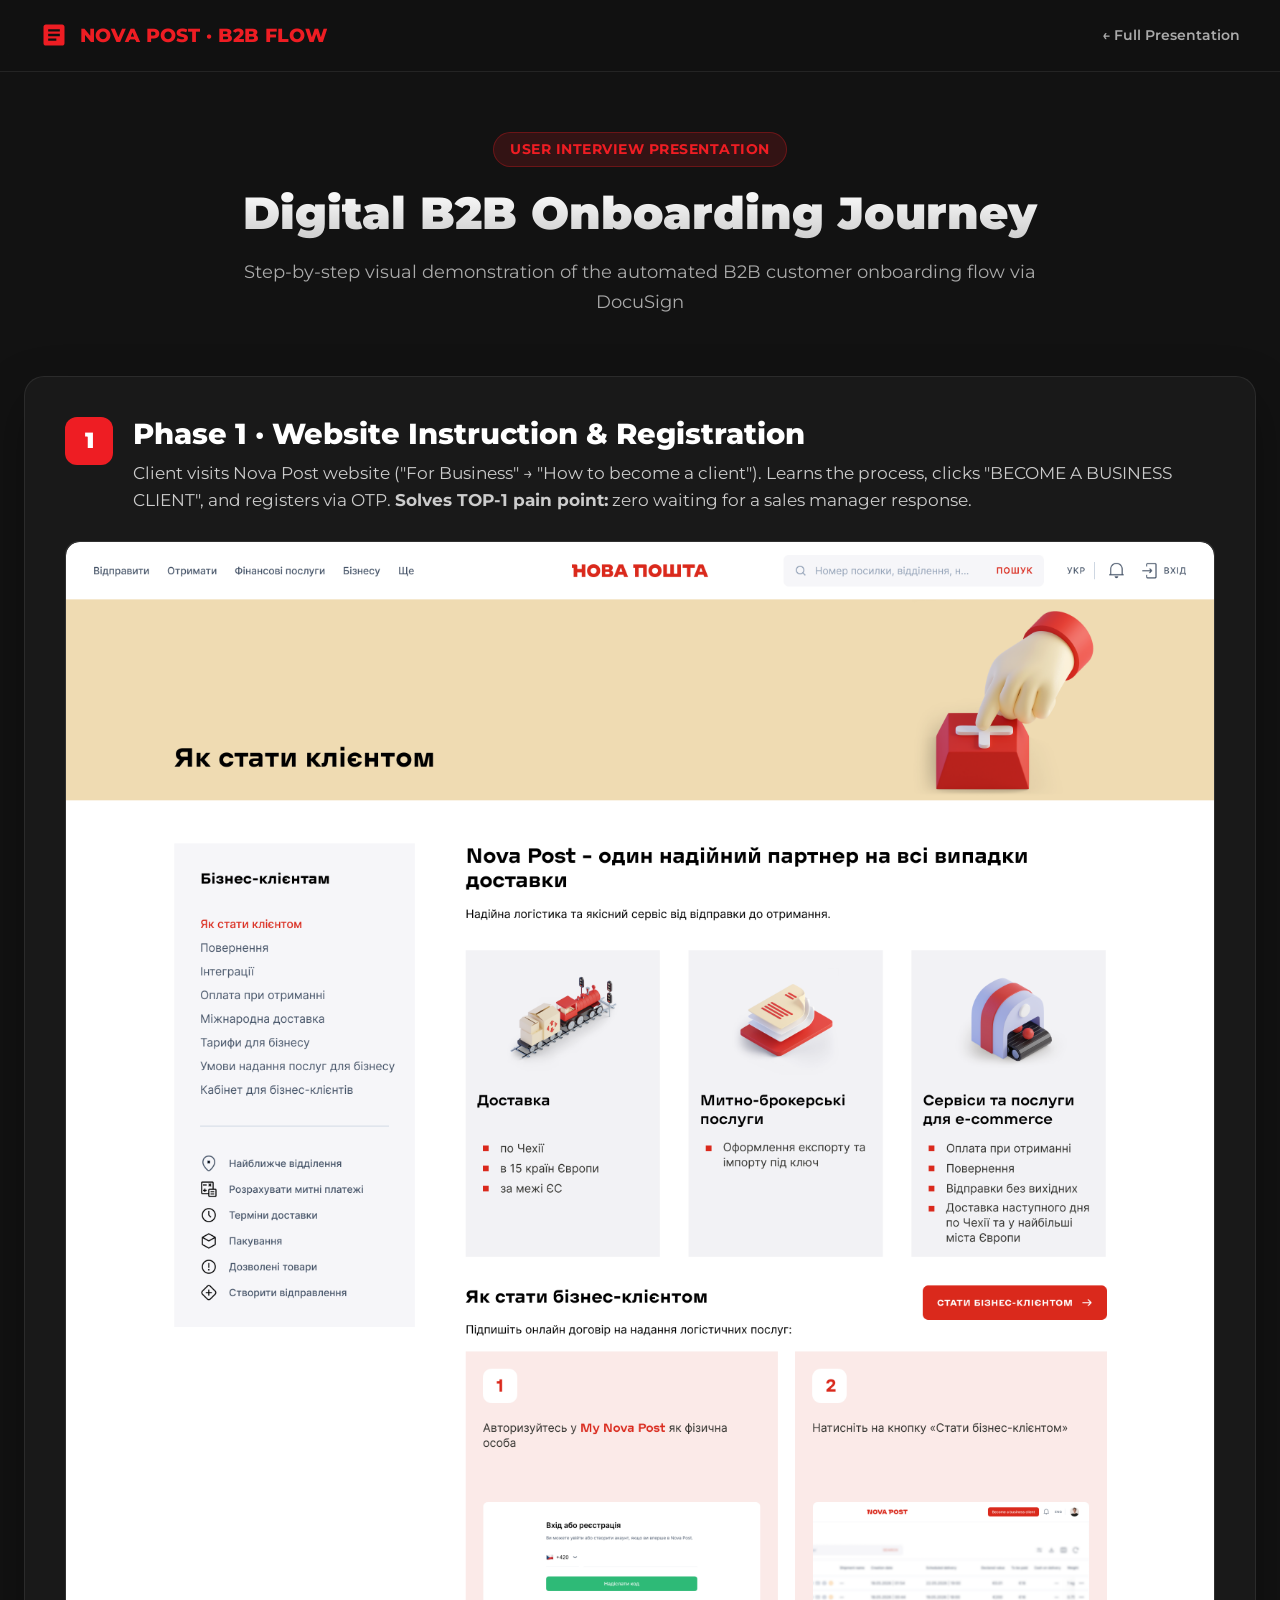
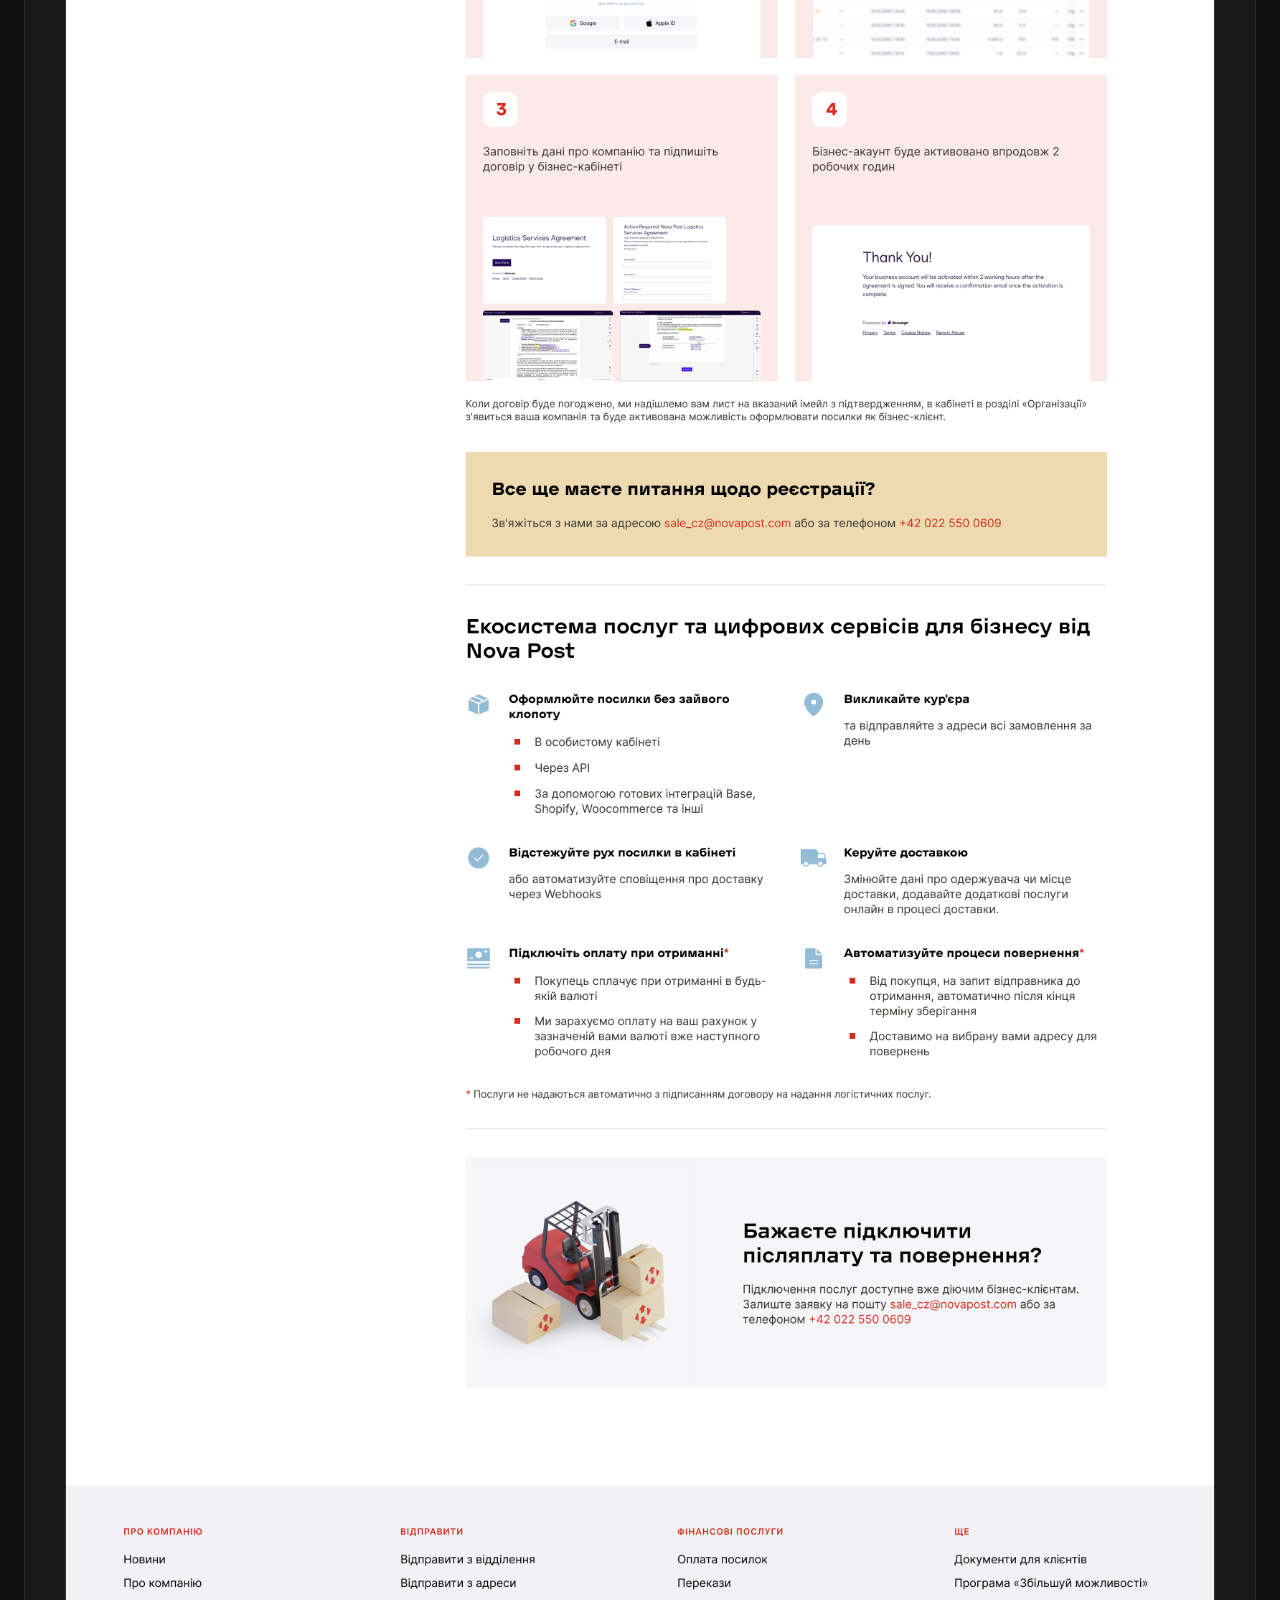
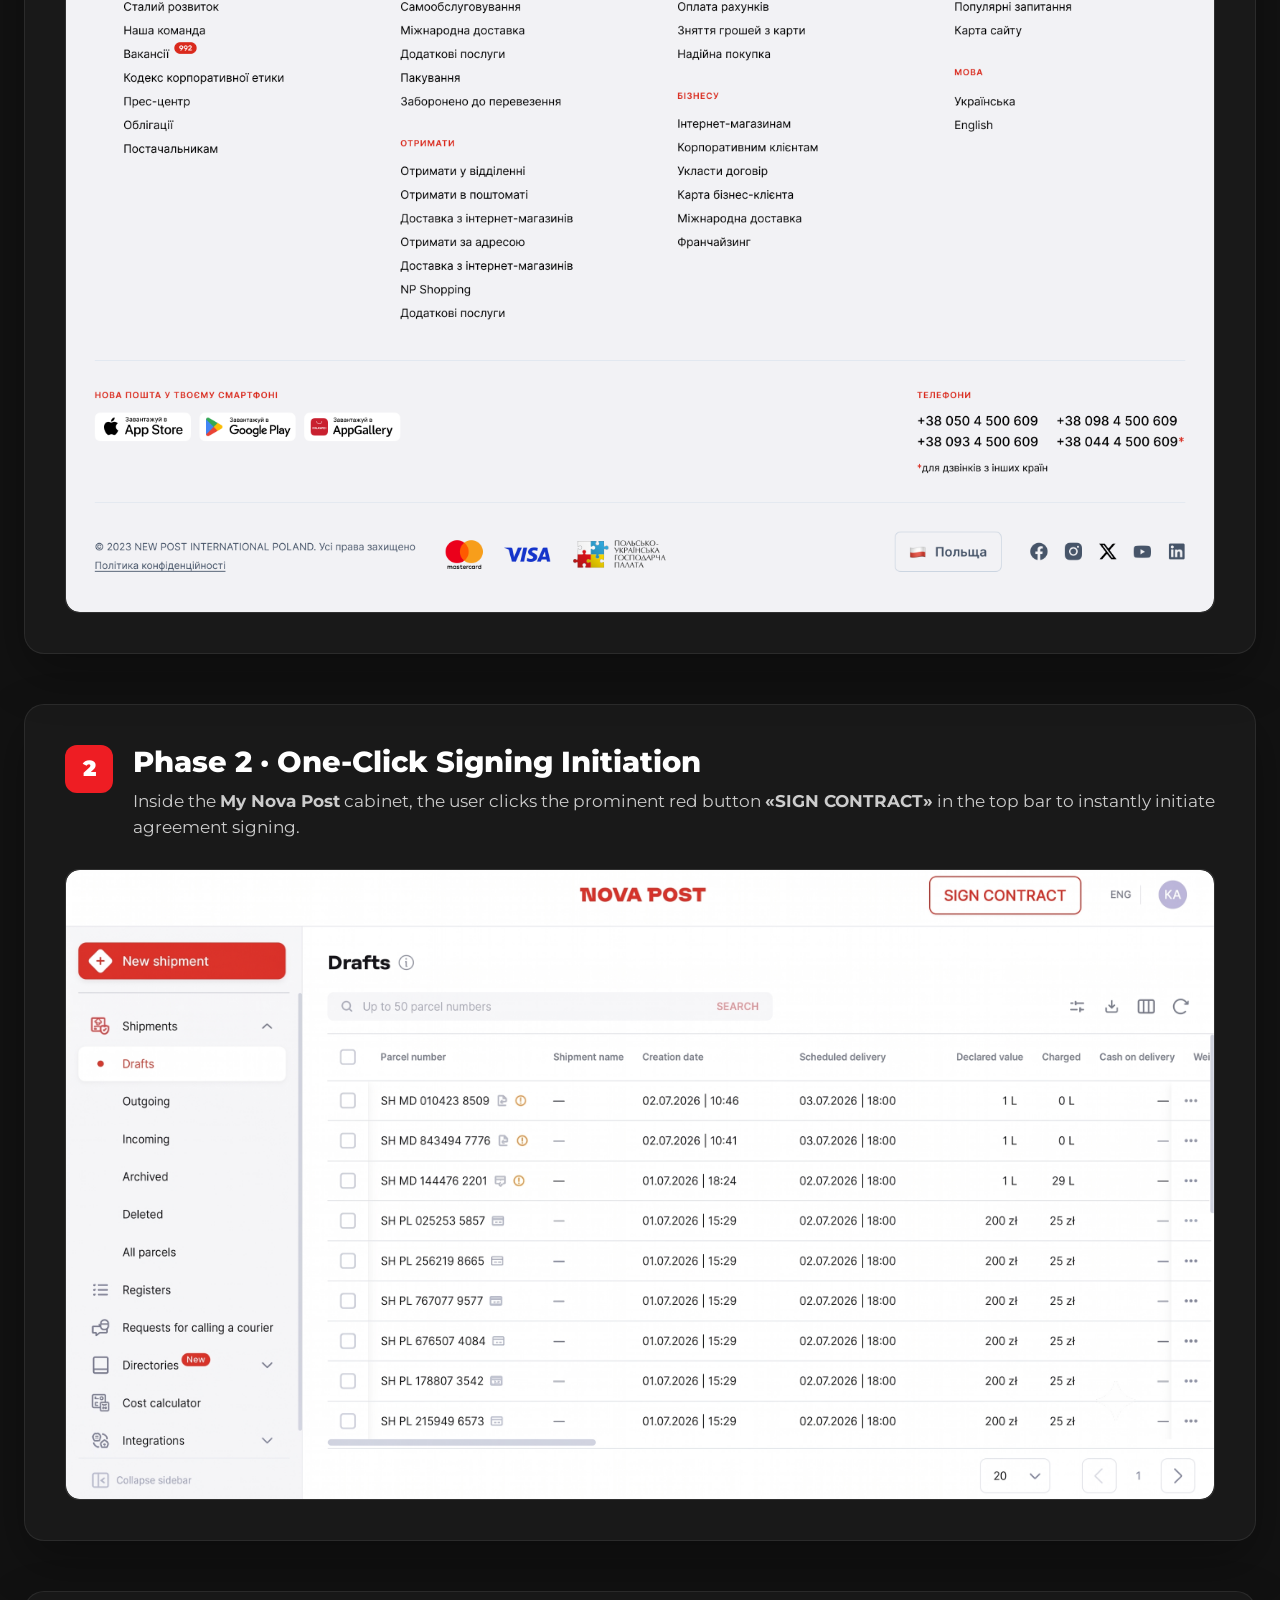
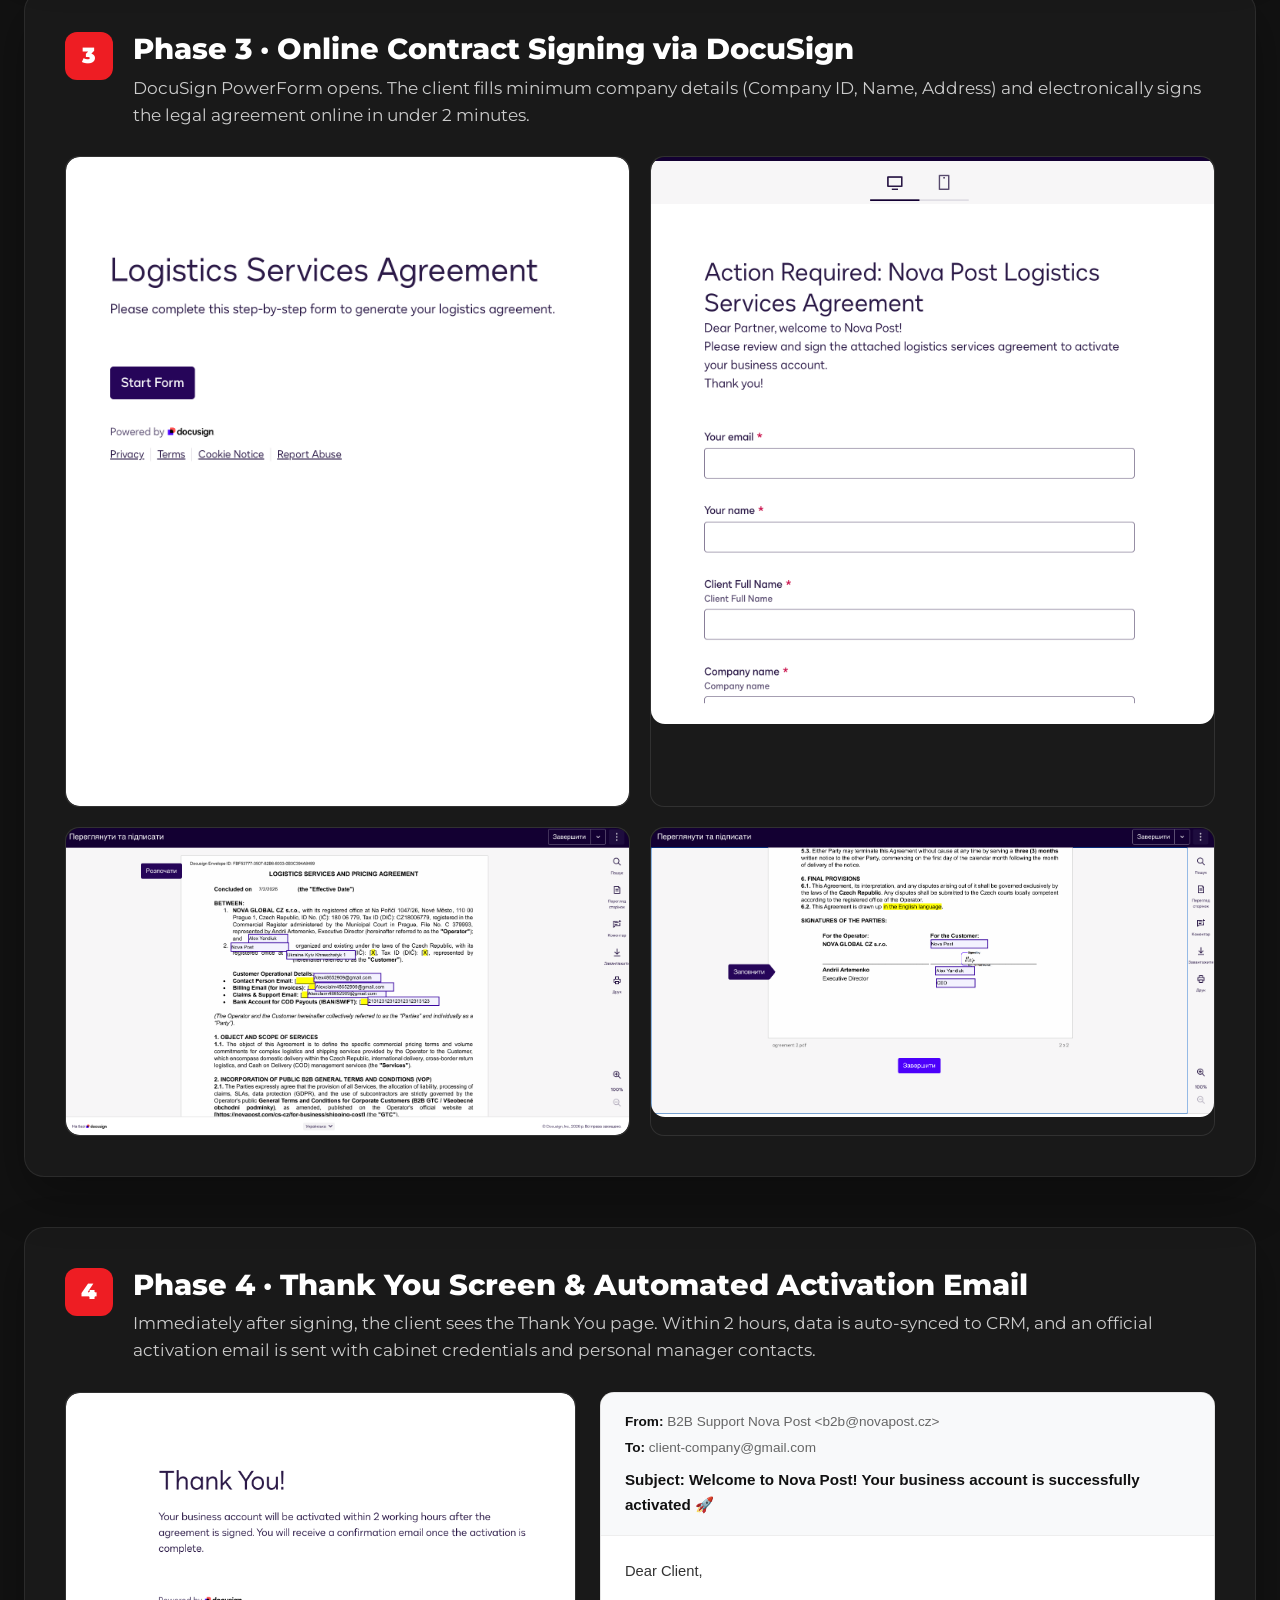
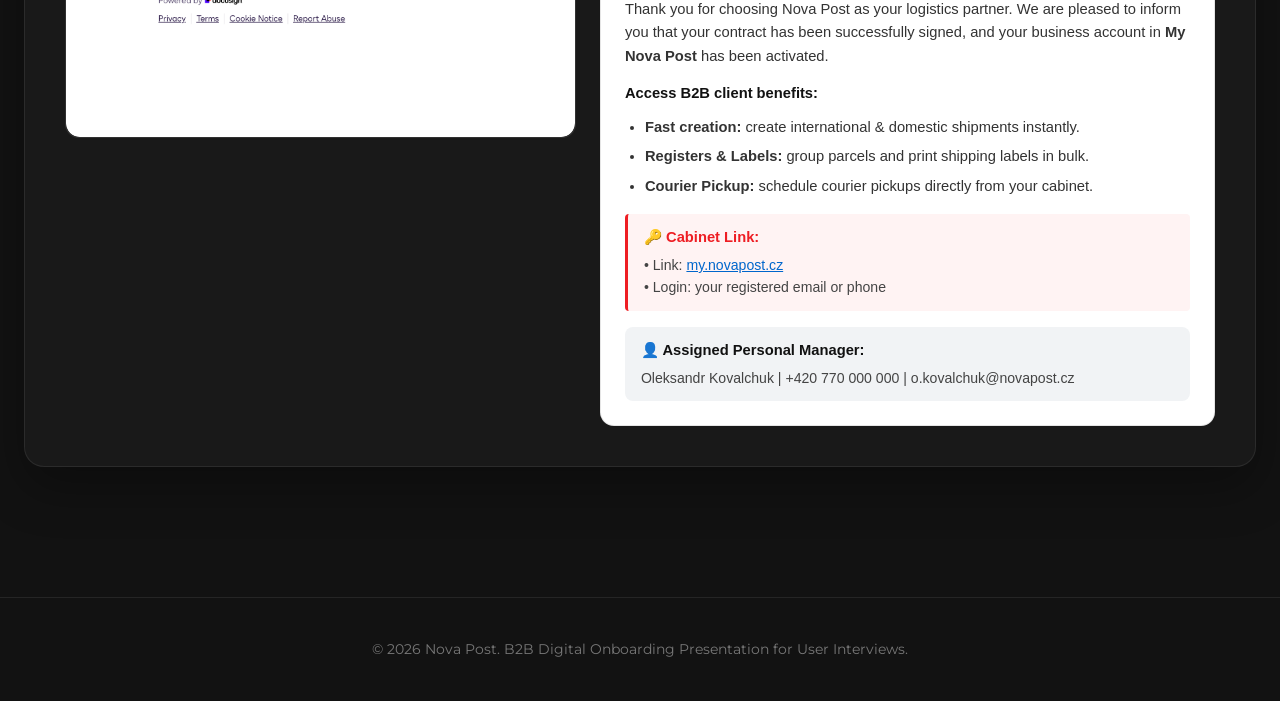
==== demo.html @ 2d3a0e7f "Create demo.html to force new GitHub Pages build" ====
<!DOCTYPE html>
<html lang="en">
<head>
    <meta charset="UTF-8">
    <meta name="viewport" content="width=device-width, initial-scale=1.0">
    <title>Nova Post — B2B Digital Onboarding Flow</title>
    <meta name="description" content="Step-by-step interactive B2B client onboarding presentation for Nova Post user interviews.">
    
    <!-- Google Fonts -->
    <link rel="preconnect" href="https://fonts.googleapis.com">
    <link rel="preconnect" href="https://fonts.gstatic.com" crossorigin>
    <link href="https://fonts.googleapis.com/css2?family=Montserrat:wght@400;500;600;700;800;900&display=swap" rel="stylesheet">
    
    <link rel="stylesheet" href="styles.css">
    
    <style>
        body {
            background-color: #121212;
            color: #ffffff;
            font-family: 'Montserrat', sans-serif;
            margin: 0;
            padding: 0;
        }

        .flow-nav {
            display: flex;
            justify-content: space-between;
            align-items: center;
            padding: 20px 40px;
            background: rgba(18, 18, 18, 0.95);
            backdrop-filter: blur(10px);
            position: sticky;
            top: 0;
            z-index: 1000;
            border-bottom: 1px solid rgba(255,255,255,0.08);
        }

        .flow-logo {
            display: flex;
            align-items: center;
            gap: 12px;
            font-weight: 800;
            font-size: 1.2rem;
            color: #EE1D23;
            text-decoration: none;
        }

        .flow-logo img {
            height: 28px;
        }

        .back-link {
            color: #aaaaaa;
            text-decoration: none;
            font-size: 0.9rem;
            font-weight: 600;
            transition: color 0.2s;
            display: flex;
            align-items: center;
            gap: 6px;
        }
        .back-link:hover {
            color: #ffffff;
        }

        .flow-hero {
            text-align: center;
            padding: 60px 20px 40px;
            max-width: 900px;
            margin: 0 auto;
        }

        .flow-badge {
            display: inline-block;
            background: rgba(238, 29, 35, 0.15);
            color: #EE1D23;
            border: 1px solid rgba(238, 29, 35, 0.3);
            padding: 6px 16px;
            border-radius: 30px;
            font-size: 0.85rem;
            font-weight: 700;
            letter-spacing: 0.5px;
            text-transform: uppercase;
            margin-bottom: 20px;
        }

        .flow-hero h1 {
            font-size: 2.8rem;
            font-weight: 900;
            margin-bottom: 16px;
            line-height: 1.2;
            background: linear-gradient(180deg, #ffffff 0%, #cccccc 100%);
            -webkit-background-clip: text;
            -webkit-text-fill-color: transparent;
        }

        .flow-hero p {
            font-size: 1.15rem;
            color: #aaaaaa;
            line-height: 1.6;
        }

        .flow-container {
            max-width: 1400px;
            margin: 0 auto;
            padding: 20px 24px 80px;
        }

        .flow-step-card {
            background: rgba(255, 255, 255, 0.03);
            border: 1px solid rgba(255, 255, 255, 0.08);
            border-radius: 20px;
            padding: 40px;
            margin-bottom: 50px;
            box-shadow: 0 20px 50px rgba(0,0,0,0.3);
            transition: transform 0.3s ease, border-color 0.3s ease;
        }

        .flow-step-card:hover {
            border-color: rgba(238, 29, 35, 0.4);
        }

        .flow-step-header {
            display: flex;
            align-items: flex-start;
            gap: 20px;
            margin-bottom: 28px;
        }

        .flow-step-number {
            background: #EE1D23;
            color: #ffffff;
            font-weight: 900;
            font-size: 1.4rem;
            width: 48px;
            height: 48px;
            border-radius: 12px;
            display: flex;
            align-items: center;
            justify-content: center;
            flex-shrink: 0;
        }

        .flow-step-info h2 {
            font-size: 1.8rem;
            font-weight: 800;
            margin-bottom: 8px;
            color: #ffffff;
        }

        .flow-step-info p {
            color: #cccccc;
            font-size: 1.05rem;
            line-height: 1.6;
        }

        .flow-img-wrapper {
            width: 100%;
            border-radius: 14px;
            overflow: hidden;
            border: 1px solid rgba(255,255,255,0.1);
            background: #1a1a1a;
        }

        .flow-img-wrapper img {
            width: 100%;
            height: auto;
            display: block;
            border-radius: 14px;
        }

        .flow-grid-2x2 {
            display: grid;
            grid-template-columns: repeat(2, 1fr);
            gap: 20px;
        }

        @media (max-width: 900px) {
            .flow-grid-2x2 {
                grid-template-columns: 1fr;
            }
            .flow-hero h1 { font-size: 2rem; }
            .flow-step-card { padding: 24px; }
        }

        .phase4-split {
            display: flex;
            gap: 24px;
            align-items: stretch;
        }

        .phase4-left {
            flex: 1;
        }

        .phase4-right {
            flex: 1.2;
            background: #ffffff;
            color: #333333;
            border-radius: 14px;
            overflow: hidden;
            font-family: -apple-system, BlinkMacSystemFont, "Segoe UI", Roboto, sans-serif;
            text-align: left;
            border: 1px solid rgba(0,0,0,0.1);
        }

        @media (max-width: 900px) {
            .phase4-split { flex-direction: column; }
        }

        .email-header {
            background: #f8f9fa;
            padding: 18px 24px;
            border-bottom: 1px solid #eee;
            font-size: 0.85rem;
            color: #666;
        }
        .email-header strong { color: #111; }
        .email-body {
            padding: 24px;
            font-size: 0.92rem;
            line-height: 1.6;
        }

        .lightbox-modal {
            display: none;
            position: fixed;
            z-index: 2000;
            top: 0; left: 0; width: 100%; height: 100%;
            background: rgba(0,0,0,0.92);
            justify-content: center;
            align-items: center;
            padding: 30px;
            cursor: zoom-out;
        }
        .lightbox-modal img {
            max-width: 95%;
            max-height: 95%;
            border-radius: 8px;
            box-shadow: 0 10px 40px rgba(0,0,0,0.5);
        }

        .flow-footer {
            text-align: center;
            padding: 40px 20px;
            border-top: 1px solid rgba(255,255,255,0.08);
            color: #777;
            font-size: 0.9rem;
        }
    </style>
</head>
<body>

    <!-- Header Navigation -->
    <nav class="flow-nav">
        <a href="index.html" class="flow-logo">
            <svg width="28" height="28" viewBox="0 0 24 24" fill="#EE1D23"><path d="M19 3H5c-1.1 0-2 .9-2 2v14c0 1.1.9 2 2 2h14c1.1 0 2-.9 2-2V5c0-1.1-.9-2-2-2zm-5 14H7v-2h7v2zm3-4H7v-2h10v2zm0-4H7V7h10v2z"/></svg>
            <span>NOVA POST · B2B FLOW</span>
        </a>
        <a href="index.html" class="back-link">
            ← Full Presentation
        </a>
    </nav>

    <!-- Hero Header -->
    <header class="flow-hero">
        <div class="flow-badge">User Interview Presentation</div>
        <h1>Digital B2B Onboarding Journey</h1>
        <p>Step-by-step visual demonstration of the automated B2B customer onboarding flow via DocuSign</p>
    </header>

    <!-- Flow Container -->
    <main class="flow-container">

        <!-- PHASE 1 -->
        <article class="flow-step-card">
            <div class="flow-step-header">
                <div class="flow-step-number">1</div>
                <div class="flow-step-info">
                    <h2>Phase 1 · Website Instruction & Registration</h2>
                    <p>Client visits Nova Post website ("For Business" → "How to become a client"). Learns the process, clicks "BECOME A BUSINESS CLIENT", and registers via OTP. <strong>Solves TOP-1 pain point:</strong> zero waiting for a sales manager response.</p>
                </div>
            </div>
            <div class="flow-img-wrapper" style="cursor: zoom-in;" onclick="openLightbox(this.querySelector('img').src)">
                <img src="screen_instruction_real.png" alt="Phase 1: Website Instruction - How to become a client">
            </div>
        </article>

        <!-- PHASE 2 -->
        <article class="flow-step-card">
            <div class="flow-step-header">
                <div class="flow-step-number">2</div>
                <div class="flow-step-info">
                    <h2>Phase 2 · One-Click Signing Initiation</h2>
                    <p>Inside the <strong>My Nova Post</strong> cabinet, the user clicks the prominent red button <strong>«SIGN CONTRACT»</strong> in the top bar to instantly initiate agreement signing.</p>
                </div>
            </div>
            <div class="flow-img-wrapper" style="cursor: zoom-in;" onclick="openLightbox(this.querySelector('img').src)">
                <img src="screen_cabinet.png" alt="Phase 2: My Nova Post cabinet header with SIGN CONTRACT button">
            </div>
        </article>

        <!-- PHASE 3 -->
        <article class="flow-step-card">
            <div class="flow-step-header">
                <div class="flow-step-number">3</div>
                <div class="flow-step-info">
                    <h2>Phase 3 · Online Contract Signing via DocuSign</h2>
                    <p>DocuSign PowerForm opens. The client fills minimum company details (Company ID, Name, Address) and electronically signs the legal agreement online in under 2 minutes.</p>
                </div>
            </div>
            <div class="flow-grid-2x2">
                <div class="flow-img-wrapper" style="cursor: zoom-in;" onclick="openLightbox(this.querySelector('img').src)">
                    <img src="screen_docusign_start.png" alt="DocuSign Step 1: PowerForm Start Screen">
                </div>
                <div class="flow-img-wrapper" style="cursor: zoom-in;" onclick="openLightbox(this.querySelector('img').src)">
                    <img src="screen_docusign_form.png" alt="DocuSign Step 2: Company Details Entry Form">
                </div>
                <div class="flow-img-wrapper" style="cursor: zoom-in;" onclick="openLightbox(this.querySelector('img').src)">
                    <img src="screen_docusign_agreement_1.png" alt="DocuSign Step 3: Contract Document Review">
                </div>
                <div class="flow-img-wrapper" style="cursor: zoom-in;" onclick="openLightbox(this.querySelector('img').src)">
                    <img src="screen_docusign_agreement_2.png" alt="DocuSign Step 4: Electronic Signature Placement">
                </div>
            </div>
        </article>

        <!-- PHASE 4 -->
        <article class="flow-step-card">
            <div class="flow-step-header">
                <div class="flow-step-number">4</div>
                <div class="flow-step-info">
                    <h2>Phase 4 · Thank You Screen & Automated Activation Email</h2>
                    <p>Immediately after signing, the client sees the Thank You page. Within 2 hours, data is auto-synced to CRM, and an official activation email is sent with cabinet credentials and personal manager contacts.</p>
                </div>
            </div>
            <div class="phase4-split">
                <!-- Thank You Screen -->
                <div class="phase4-left">
                    <div class="flow-img-wrapper" style="cursor: zoom-in;" onclick="openLightbox(this.querySelector('img').src)">
                        <img src="screen_docusign_thankyou.png" alt="DocuSign Thank You Confirmation Screen">
                    </div>
                </div>
                <!-- Email Mockup -->
                <div class="phase4-right">
                    <div class="email-header">
                        <div><strong>From:</strong> B2B Support Nova Post &lt;b2b@novapost.cz&gt;</div>
                        <div style="margin-top: 4px;"><strong>To:</strong> client-company@gmail.com</div>
                        <div style="font-weight: 700; color: #111; margin-top: 10px; font-size: 0.95rem;">Subject: Welcome to Nova Post! Your business account is successfully activated 🚀</div>
                    </div>
                    <div class="email-body">
                        <p style="margin-top: 0; margin-bottom: 14px;">Dear Client,</p>
                        <p style="margin-bottom: 14px;">Thank you for choosing Nova Post as your logistics partner. We are pleased to inform you that your contract has been successfully signed, and your business account in <strong>My Nova Post</strong> has been activated.</p>
                        <p style="margin-bottom: 10px; font-weight: 700; color: #111;">Access B2B client benefits:</p>
                        <ul style="margin-bottom: 16px; padding-left: 20px;">
                            <li style="margin-bottom: 6px;"><strong>Fast creation:</strong> create international & domestic shipments instantly.</li>
                            <li style="margin-bottom: 6px;"><strong>Registers & Labels:</strong> group parcels and print shipping labels in bulk.</li>
                            <li style="margin-bottom: 6px;"><strong>Courier Pickup:</strong> schedule courier pickups directly from your cabinet.</li>
                        </ul>
                        <div style="background: rgba(238, 29, 35, 0.05); border-left: 3px solid #EE1D23; padding: 12px 16px; border-radius: 4px; margin-bottom: 16px;">
                            <div style="font-weight: 700; color: #EE1D23; margin-bottom: 4px;">🔑 Cabinet Link:</div>
                            <div style="font-size: 0.88rem; color: #444;">
                                • Link: <a href="https://my.novapost.cz/" target="_blank" style="color: #0066cc;">my.novapost.cz</a><br>
                                • Login: your registered email or phone
                            </div>
                        </div>
                        <div style="background: #f1f3f5; padding: 12px 16px; border-radius: 8px;">
                            <div style="font-weight: 700; color: #111; margin-bottom: 4px;">👤 Assigned Personal Manager:</div>
                            <div style="font-size: 0.88rem; color: #444;">
                                Oleksandr Kovalchuk | +420 770 000 000 | o.kovalchuk@novapost.cz
                            </div>
                        </div>
                    </div>
                </div>
            </div>
        </article>

    </main>

    <!-- Lightbox Modal -->
    <div id="lightbox" class="lightbox-modal" onclick="closeLightbox()">
        <img id="lightbox-img" src="" alt="Zoomed view">
    </div>

    <!-- Footer -->
    <footer class="flow-footer">
        <p>© 2026 Nova Post. B2B Digital Onboarding Presentation for User Interviews.</p>
    </footer>

    <script>
        function openLightbox(src) {
            document.getElementById('lightbox-img').src = src;
            document.getElementById('lightbox').style.display = 'flex';
        }
        function closeLightbox() {
            document.getElementById('lightbox').style.display = 'none';
        }
    </script>
</body>
</html>
---- styles.css ----
/* --- Base Variables & Tokens --- */
:root {
  --np-red: #EE1D23;
  --np-red-hover: #CC1A1F;
  --bg-graphite: #1a1a1a;
  --bg-graphite-dark: #121212;
  --bg-light-grey: #f4f5f7;
  --text-white: #ffffff;
  --text-dark: #212121;
  --text-grey: #666666;
  
  --font-main: 'Montserrat', sans-serif;
  --transition: 0.4s cubic-bezier(0.25, 0.8, 0.25, 1);
}

* { box-sizing: border-box; margin: 0; padding: 0; }

body {
  font-family: var(--font-main);
  background-color: var(--bg-graphite);
  color: var(--text-white);
  line-height: 1.6;
  overflow-x: hidden;
}

.container {
  max-width: 1200px;
  margin: 0 auto;
  padding: 0 24px;
}

.container-wide {
  max-width: 2300px;
  margin: 0 auto;
  padding: 0 24px;
  width: 100%;
}

h1, h2, h3 { font-weight: 700; line-height: 1.2; }

/* Акуратні точкові акценти замість суцільного червоного */
.highlight { color: var(--np-red); }
.highlight-white { color: #fff; font-weight: 800; border-bottom: 2px solid var(--np-red); }
.text-green { color: #52c41a; font-weight: 700; }

/* --- Buttons --- */
.cta-wrapper { margin-top: 25px; }
.mt-40 { margin-top: 40px; }

.btn-primary, .btn-secondary {
  border: none;
  padding: 20px 40px;
  font-size: 1.2rem;
  font-weight: 700;
  border-radius: 8px;
  cursor: pointer;
  font-family: inherit;
  transition: transform var(--transition), background-color var(--transition);
}
.btn-primary {
  background-color: var(--np-red);
  color: #fff;
}
.btn-secondary {
  background-color: #fff;
  color: var(--text-dark);
  box-shadow: 0 4px 15px rgba(0,0,0,0.1);
}
.btn-primary:hover { background-color: var(--np-red-hover); transform: translateY(-3px); }
.btn-secondary:hover { background-color: #e2e8f0; transform: translateY(-3px); }

.pulse { animation: pulse-anim 2s infinite; }
@keyframes pulse-anim {
  0% { box-shadow: 0 0 0 0 rgba(238, 29, 35, 0.4); }
  70% { box-shadow: 0 0 0 20px rgba(238, 29, 35, 0); }
  100% { box-shadow: 0 0 0 0 rgba(238, 29, 35, 0); }
}

/* --- Hero Section --- */
.hero-section {
  min-height: 90vh;
  display: flex;
  align-items: center;
  padding: 80px 0;
  background: linear-gradient(135deg, var(--bg-graphite-dark) 0%, #252525 100%);
  position: relative;
  overflow: hidden;
}
.hero-content {
  position: relative;
  z-index: 2;
  max-width: 1050px;
  text-align: left;
}
.badge {
  display: inline-block;
  background: rgba(255,255,255,0.07);
  padding: 8px 16px;
  border-radius: 6px;
  font-size: 0.9rem;
  text-transform: uppercase;
  letter-spacing: 1px;
  margin-bottom: 0; /* Прибрано відступ перед заголовком */
  border: 1px solid rgba(255,255,255,0.15);
  color: #ccc;
}
.hero-section h1 { font-size: 3.5rem; margin-top: 8px; margin-bottom: 0; text-wrap: balance; line-height: 1.15; } /* Прибрано відступ після заголовка */
.hero-section .subtitle { font-size: 1.3rem; color: #bbb; margin-top: 16px; margin-bottom: 30px; max-width: 900px; text-wrap: pretty; }


/* --- Problem vs Solution --- */
.comparison-section {
  background-color: var(--bg-light-grey);
  padding: 50px 0 40px;
  color: var(--text-dark);
  position: relative;
}
.comparison-grid {
  display: grid;
  grid-template-columns: 1fr 1fr;
  gap: 30px;
  position: relative;
  z-index: 2;
}
.card {
  background: #fff;
  padding: 50px;
  border-radius: 16px;
  box-shadow: 0 10px 30px rgba(0,0,0,0.04);
  border: 1px solid rgba(0,0,0,0.05);
}
/* Замість яскраво-червоної рамки робимо елегантніші контрасти */
.card-old { border-top: 6px solid #e53e3e; }
.card-new { border-top: 6px solid #38a169; }
.card-title { font-size: 1.8rem; margin-bottom: 30px; font-weight: 800; }
.feature-list { list-style: none; }
.feature-list li {
  position: relative;
  padding-left: 30px;
  margin-bottom: 20px;
  font-size: 1.1rem;
  color: #333;
}
.feature-list li::before {
  content: '•';
  position: absolute;
  left: 0;
  color: #e53e3e;
  font-size: 1.8rem;
  line-height: 1;
  top: -4px;
}
.check-list li::before { color: #38a169; }
.feature-list strong { display: block; margin-bottom: 4px; color: #111; font-weight: 700; }

.process-accent {
  display: inline-block;
  padding: 6px 12px;
  background: rgba(229, 62, 62, 0.08);
  color: #e53e3e;
  font-weight: 700;
  font-size: 0.95rem;
  border-radius: 4px;
  margin-bottom: 20px;
}
.card-new .process-accent {
  background: rgba(56, 161, 105, 0.08);
  color: #38a169;
}

/* --- Competitors --- */
.competitors-section { background: #1a1a1a; border-top: 1px solid rgba(255,255,255,0.05); padding: 100px 0; text-align: center; }
.competitors-section p.section-desc { color: rgba(255,255,255,0.7); font-size: 1.15rem; line-height: 1.6; max-width: 900px; margin: 0 auto 50px; }

.competitor-brands { display: flex; justify-content: center; align-items: center; gap: 20px; margin-bottom: 30px; }
.brand-logo { 
    background: #252525; 
    color: #fff;
    padding: 10px 25px; 
    border-radius: 8px; 
    font-size: 1.25rem; 
    display: flex; 
    align-items: center; 
    justify-content: center;
    box-shadow: 0 4px 15px rgba(0,0,0,0.2);
    opacity: 0.95;
    letter-spacing: 0.5px;
    font-family: Arial, sans-serif;
    border: 1px solid rgba(255,255,255,0.05);
}
.brand-logo strong {
    color: inherit;
    font-size: inherit;
    margin-bottom: 0px;
}
.dpd-logo { color: #ff4d4f; text-transform: uppercase; font-weight: 900; }
.venipak-logo { color: #f26522; font-weight: 800; font-style: italic; }
.swotzy-logo { color: #00ea90; letter-spacing: -0.5px; font-weight: 700; }

.placeholder-block {
    background: rgba(255, 255, 255, 0.02);
    border: 2px dashed rgba(255, 255, 255, 0.1);
    border-radius: 12px;
    padding: 60px 40px;
    margin-top: 40px;
    max-width: 800px;
    margin-left: auto;
    margin-right: auto;
}
.placeholder-block h3 {
    font-size: 1.6rem;
    margin-bottom: 15px;
    color: #fff;
}
.placeholder-block p {
    color: rgba(255, 255, 255, 0.6);
    font-size: 1.1rem;
}
.placeholder-icon {
    font-size: 3rem;
    margin-bottom: 15px;
    opacity: 0.6;
}

/* --- Testimonials / CEO --- */
.testimonials-section {
  background-color: #f9f9f9;
  padding: 40px 0 20px;
  color: var(--text-dark);
  position: relative;
  overflow: hidden;
}
.testimonial-block {
  display: flex;
  align-items: stretch;
  background: #fff;
  border-radius: 20px;
  margin-bottom: 20px;
  overflow: hidden;
  box-shadow: 0 10px 30px rgba(0,0,0,0.02);
  border: 1px solid rgba(0,0,0,0.05);
  min-height: 440px;
}
.ceo-image {
  flex: 0 0 420px;
  align-self: center;
  padding: 30px;
}
.ceo-image img {
  width: 100%;
  height: auto;
  border-radius: 12px;
  box-shadow: 0 10px 20px rgba(0,0,0,0.05);
}
.testimonial-content {
  padding: 50px 60px;
  flex: 1;
  display: flex;
  flex-direction: column;
  justify-content: center;
}
.quote-title { font-size: 2.1rem; margin-bottom: 25px; color: var(--np-red); font-weight: 800; line-height: 1.35; }
.testimonial-content p { font-size: 1.2rem; font-style: italic; margin-bottom: 30px; line-height: 1.7; color: #333; }
.author-info strong { display: block; font-size: 1.35rem; color: #111; }
.author-info span { color: var(--text-grey); font-size: 1.05rem; }

.reviews-header {
  text-align: center;
  margin: 60px 0 40px;
}
.reviews-header h2 { font-size: 2.5rem; color: var(--text-dark); margin-bottom: 10px; font-weight: 800; }
.reviews-header p { font-size: 1.2rem; color: var(--text-grey); margin-bottom: 30px;}

.reviews-grid {
  display: grid;
  grid-template-columns: 1fr 1fr;
  gap: 30px;
}
.review-card {
  background: #ffffff;
  border-radius: 16px;
  padding: 40px;
  box-shadow: 0 5px 20px rgba(0,0,0,0.04);
  display: flex;
  flex-direction: column;
  transition: transform var(--transition);
  border: 1px solid rgba(0,0,0,0.05);
}
.review-card:hover { transform: translateY(-5px); }

.pain-card {
  background: #fff;
  border-left: 6px solid var(--np-red);
}
.pain-grid {
  display: grid;
  grid-template-columns: repeat(2, 1fr);
  gap: 20px;
  max-width: 950px;
  margin: 0 auto;
}
@media (max-width: 992px) {
  .pain-grid {
    grid-template-columns: 1fr;
  }
}

.stars { font-size: 1.3rem; color: #FFB400; margin-bottom: 20px; letter-spacing: 2px;}
.stars.crosses { font-size: 1.3rem; letter-spacing: 0; color: var(--np-red); font-weight: 700; }
.review-text { font-size: 1.1rem; line-height: 1.6; margin-bottom: 25px; flex-grow: 1; color: #333; }
.text-red { color: var(--np-red); font-weight: 700; font-style: normal; }

.stats-grid {
  display: grid;
  grid-template-columns: repeat(5, 1fr) !important;
  gap: 15px;
  margin-bottom: 80px;
}
.stat-card {
  background: #fff;
  border-radius: 16px;
  padding: 25px 12px;
  text-align: center;
  box-shadow: 0 5px 20px rgba(0,0,0,0.04);
  transition: transform var(--transition);
  border: 1px solid rgba(0,0,0,0.05);
}
.stat-card:hover { transform: translateY(-5px); }
.stat-value {
  font-size: 3rem;
  font-weight: 800;
  color: var(--np-red);
  margin-bottom: 10px;
  line-height: 1;
  display: flex;
  align-items: baseline;
  justify-content: center;
  gap: 5px;
}
.stat-value span {
  font-size: 1.5rem;
  font-weight: 500;
}
.stat-title {
  font-size: 1.1rem;
  font-weight: 700;
  color: var(--text-dark);
  margin-bottom: 15px;
}
.stat-desc {
  font-size: 0.95rem;
  color: var(--text-grey);
  line-height: 1.5;
}
/* --- Stat Card Comparison Layout --- */
.stat-comparison {
  display: flex;
  align-items: center;
  justify-content: center;
  gap: 15px;
  margin-bottom: 15px;
  background: rgba(0,0,0,0.02);
  padding: 12px 8px;
  border-radius: 12px;
}
.stat-box {
  display: flex;
  flex-direction: column;
  align-items: center;
  flex: 1;
}
.stat-box-label {
  font-size: 0.7rem;
  font-weight: 700;
  text-transform: uppercase;
  letter-spacing: 0.05em;
  margin-bottom: 4px;
}
.stat-box.asis .stat-box-label {
  color: #888;
}
.stat-box.tobe .stat-box-label {
  color: #107c41;
}
.stat-box.asis .stat-value-anim {
  font-size: 1.6rem;
  color: #888;
  font-weight: 700;
  text-decoration: line-through;
  text-decoration-color: rgba(238, 29, 35, 0.5);
  line-height: 1;
}
.stat-box.asis .stat-value-anim span {
  font-size: 0.9rem;
  font-weight: 500;
}
.stat-box.tobe .stat-value {
  font-size: 1.9rem;
  color: #107c41;
  font-weight: 800;
  line-height: 1;
  margin: 0;
  display: flex;
  align-items: baseline;
  gap: 2px;
}
.stat-box.tobe .stat-value span {
  font-size: 1rem;
  font-weight: 600;
}
.stat-arrow {
  color: rgba(0,0,0,0.25);
  display: flex;
  align-items: center;
  font-size: 1.2rem;
  font-weight: 700;
}

/* --- Scenarios / Flows --- */
.scenarios-section {
  background-color: var(--bg-graphite);
  padding: 100px 0;
}
.section-title { font-size: 2.5rem; margin-bottom: 20px; text-align: center; font-weight: 800; }
.section-desc { text-align: center; font-size: 1.2rem; color: #aaa; margin-bottom: 60px; }
.scenarios-list { max-width: 2300px; margin: 0 auto; }
.scenario-item {
  display: flex;
  flex-direction: column;
  align-items: stretch;
  background: rgba(255,255,255,0.02);
  border: 1px solid rgba(255,255,255,0.05);
  border-radius: 20px;
  padding: 40px;
  margin-bottom: 40px;
  transition: transform var(--transition), background var(--transition);
}
.scenario-item:hover {
  transform: translateY(-5px);
  background: rgba(255,255,255,0.03);
  border-color: rgba(255, 255, 255, 0.15);
}
.scenario-header-wrapper {
  display: flex;
  align-items: center;
  gap: 30px;
  margin-bottom: 25px;
}
.scenario-text-block {
  flex: 1;
}
.scenario-text-block h3 { font-size: 1.5rem; margin-bottom: 10px; color: #fff; font-weight: 700; }
.scenario-text-block p { color: #bbb; font-size: 1.1rem; line-height: 1.6; }
.scenario-flags-modern {
  display: flex;
  align-items: center;
  justify-content: center;
  gap: 15px;
  margin-right: 40px;
  flex: 0 0 auto;
  flex-shrink: 0;
}
.flag-icon-modern {
  width: 60px;
  height: 40px;
  border-radius: 6px;
  object-fit: cover;
  box-shadow: 0 4px 10px rgba(0,0,0,0.2);
  border: 1px solid rgba(0,0,0,0.05);
}
.route-animation {
  display: flex;
  align-items: center;
  position: relative;
  width: 100px;
  height: 30px;
}
.route-line {
  width: 100%;
  height: 2px;
  background: repeating-linear-gradient(90deg, var(--np-red) 0, var(--np-red) 6px, transparent 6px, transparent 12px);
  opacity: 0.6;
}
.route-vehicle {
  position: absolute;
  width: 24px;
  height: 24px;
  top: 50%;
  animation: flight-route 3s ease-in-out infinite;
  filter: drop-shadow(0 2px 4px rgba(0,0,0,0.5));
}
.route-plane { --rot: 90deg; }
.route-truck { --rot: 0deg; }

@keyframes flight-route {
  0% { left: 0%; opacity: 0; transform: translateY(-50%) rotate(var(--rot)); }
  15% { opacity: 1; }
  85% { opacity: 1; }
  100% { left: 85%; opacity: 0; transform: translateY(-50%) rotate(var(--rot)); }
}

/* --- Competitor Flow Blocks (2 per row, further scaled down) --- */
.competitor-flow-block {
  margin-bottom: 50px;
  width: 100%;
  max-width: 1600px;
  margin-left: auto;
  margin-right: auto;
  text-align: left;
  border-bottom: 1px solid rgba(255,255,255,0.05);
  padding-bottom: 35px;
}
.competitor-flow-block:last-child {
  border-bottom: none;
  padding-bottom: 0;
}
.competitor-flow-header {
  display: flex;
  align-items: center;
  gap: 15px;
  margin-bottom: 20px;
}
.competitor-brand-logo {
  height: 28px;
  width: auto;
  max-width: 140px;
  object-fit: contain;
  display: inline-block;
  vertical-align: middle;
  background: white; /* helps dark logos pop on graphite background */
  padding: 4px 10px;
  border-radius: 4px;
}
.competitor-flow-title {
  color: rgba(255,255,255,0.7);
  font-size: 1rem;
  font-weight: 500;
}
.competitor-flow-grid {
  display: grid;
  grid-template-columns: 1fr 1fr;
  gap: 15px;
}
.competitor-flow-grid .scenario-img {
  width: 100%;
  border-radius: 8px;
  overflow: hidden;
  box-shadow: 0 4px 15px rgba(0,0,0,0.3);
  cursor: pointer;
  border: 1px solid rgba(255,255,255,0.05);
  background: #252525;
}
.competitor-flow-grid .scenario-img img {
  width: 100%;
  height: auto;
  display: block;
  transition: transform 0.3s;
}
.competitor-flow-grid .scenario-img img:hover {
  transform: scale(1.02);
}

.scenario-gallery {
  display: flex;
  flex-direction: column;
  gap: 30px;
  margin-top: 30px;
  width: 100%;
  align-items: center;
}
.scenario-gallery.grid-2x2 {
  display: grid;
  grid-template-columns: repeat(2, minmax(200px, 450px));
  gap: 20px;
  justify-content: center;
  justify-items: center;
  align-items: center;
}
@media (max-width: 992px) {
  .scenario-gallery.grid-2x2 {
    grid-template-columns: minmax(200px, 450px);
    justify-content: center;
    justify-items: center;
    align-items: center;
  }
}
.gallery-thumb {
  display: block;
  margin: 0 auto;
  width: 100%;
  max-width: 800px;
  height: auto;
  border-radius: 12px;
  cursor: pointer;
  box-shadow: 0 8px 24px rgba(0,0,0,0.3);
  transition: transform 0.3s ease, box-shadow 0.3s ease, border-color 0.3s ease;
  border: 1px solid rgba(255,255,255,0.08);
}
.gallery-thumb:hover {
  transform: scale(1.01);
  box-shadow: 0 15px 35px rgba(255, 255, 255, 0.1);
  border-color: rgba(255, 255, 255, 0.3);
}
.gallery-placeholder {
  display: flex;
  margin: 0 auto;
  width: 100%;
  max-width: 800px;
  height: 250px;
  border: 2px dashed rgba(255,255,255,0.15);
  border-radius: 12px;
  align-items: center;
  justify-content: center;
  color: #888;
  font-size: 1rem;
  background: rgba(255,255,255,0.01);
}

/* --- FAQ --- */
.faq-section {
  background-color: #fff;
  padding: 100px 0;
  color: var(--text-dark);
}
.accordion { max-width: 800px; margin: 0 auto; }
.accordion-item { border-bottom: 1px solid #eee; }
.accordion-header {
  width: 100%;
  text-align: left;
  background: none;
  border: none;
  padding: 24px 0;
  font-size: 1.2rem;
  font-weight: 700;
  color: var(--text-dark);
  cursor: pointer;
  font-family: inherit;
  transition: color var(--transition);
  display: flex;
  gap: 10px;
}
.accordion-header:hover { color: var(--np-red); }
.accordion-body {
  max-height: 0;
  overflow: hidden;
  transition: max-height 0.4s ease;
}
.accordion-content {
  padding: 15px 25px 25px;
  color: var(--text-grey);
  line-height: 1.6;
}

/* --- Internal FAQ (Dark Theme) --- */
.internal-faq-section { background: linear-gradient(135deg, #22252a 0%, #111315 100%); padding: 100px 0; color: #fff; }
.accordion-dark { max-width: 1100px; }
.accordion-dark .accordion-item { background: rgba(255,255,255,0.02); border: 1px solid rgba(255,255,255,0.06); margin-bottom: 15px; border-radius: 8px; }
.accordion-dark .accordion-title { color: #fff; font-size: 1.25rem; }
.accordion-dark .accordion-header { padding: 25px 30px; }
.accordion-dark .accordion-header:hover { background: rgba(255,255,255,0.04); border-radius: 8px; }
.accordion-dark .accordion-content { color: rgba(255,255,255,0.8); border-top: 1px solid rgba(255,255,255,0.06); font-size: 1.15rem; padding: 20px 30px 30px; }
.accordion-dark .feature-list li::before { color: rgba(255,255,255,0.3); }
.accordion-dark .feature-list strong.text-light { color: #fff; border-bottom: 1px solid var(--np-red); }

.accordion-item.active .accordion-body { max-height: 500px; }
.accordion-item.active .accordion-header { color: var(--np-red); }

/* --- Final CTA --- */
.final-cta {
  background-color: var(--np-red);
  color: #fff;
  text-align: center;
  padding: 100px 0;
}
.final-cta h2 { font-size: 3rem; margin-bottom: 20px; font-weight: 800; }
.final-cta p { font-size: 1.3rem; opacity: 0.9; }

/* --- Floating Logistics SVG Decor (Напівпрозорі, білі, не перевантажують) --- */
.logistics-anim {
  position: absolute;
  opacity: 0.12; /* Робимо дуже тонкими та ненав'язливими, щоб не зливалися з червоним */
  z-index: 1;
  pointer-events: none;
}
.logistics-anim svg { fill: #fff; } /* Завжди білі напівпрозорі іконки для розвантаження дизайну */

.icon-truck { bottom: 5%; left: 0; animation: drive-truck 18s linear infinite; }
.icon-box { top: 15%; right: 10%; animation: float-box 6s ease-in-out infinite; }
.icon-plane { top: 15%; left: 0; animation: fly-plane 16s linear infinite; }
.icon-pin { top: 20%; right: 15%; animation: float-box 5s ease-in-out infinite; }
.icon-plane-hero { top: 30%; left: 0; animation: fly-plane 12s linear infinite reverse; }
.icon-doc { bottom: 10%; left: 5%; animation: float-box 7s ease-in-out infinite reverse; }
.icon-box-2 { top: 30%; right: -50px; animation: drive-truck 20s linear infinite reverse; }
.icon-chat { top: 5%; right: 8%; animation: float-box 6s ease-in-out infinite; }

@keyframes drive-truck {
  0% { transform: translateX(-200px); }
  100% { transform: translateX(110vw); }
}
@keyframes fly-plane {
  0% { transform: translate(-200px, 150px) rotate(10deg) scale(0.6); }
  100% { transform: translate(110vw, -150px) rotate(10deg) scale(1.2); }
}
@keyframes float-box {
  0% { transform: translateY(0) rotate(0deg); }
  50% { transform: translateY(-30px) rotate(15deg); }
  100% { transform: translateY(0) rotate(0deg); }
}

/* --- Lightbox --- */
.lightbox { display: none; position: fixed; z-index: 9999; left: 0; top: 0; width: 100%; height: 100%; background-color: rgba(0,0,0,0.9); align-items: center; justify-content: center; flex-direction: column; }
.lightbox-content { max-width: 90%; max-height: 85vh; border-radius: 8px; box-shadow: 0 0 30px rgba(0,0,0,0.8); animation: zoom-in 0.3s cubic-bezier(0.25, 1, 0.5, 1); object-fit: contain; }
@keyframes zoom-in { from {transform: scale(0.95); opacity: 0;} to {transform: scale(1); opacity: 1;} }
.lightbox-close { position: absolute; top: 20px; right: 40px; color: #fff; font-size: 50px; font-weight: bold; cursor: pointer; transition: color 0.3s; z-index: 10000; }
.lightbox-close:hover { color: var(--np-red); }
.lightbox-prev, .lightbox-next { cursor: pointer; position: absolute; top: 50%; transform: translateY(-50%); padding: 20px; color: white; font-weight: bold; font-size: 40px; transition: 0.3s ease; user-select: none; background: rgba(0,0,0,0.5); border-radius: 5px; z-index: 10000; }
.lightbox-prev:hover, .lightbox-next:hover { background-color: var(--np-red); }
.lightbox-prev { left: 20px; }
.lightbox-next { right: 20px; }
.lightbox-caption { color: #ccc; margin-top: 15px; font-size: 1.1rem; }

/* Scroll Animations */
.scroll-fade { opacity: 0; transform: translateY(40px); transition: all 0.8s ease; }
.scroll-fade.is-visible { opacity: 1; transform: translateY(0); }

.scroll-slide-left { opacity: 0; transform: translateX(-50px); transition: all 0.8s ease; }
.scroll-slide-left.is-visible { opacity: 1; transform: translateX(0); }

.scroll-slide-right { opacity: 0; transform: translateX(50px); transition: all 0.8s ease; }
.scroll-slide-right.is-visible { opacity: 1; transform: translateX(0); }

.stagger-1 { transition-delay: 0.1s; }
.stagger-2 { transition-delay: 0.3s; }
.stagger-3 { transition-delay: 0.5s; }

/* --- Responsive --- */
@media (max-width: 992px) {
  .hero-section h1 { font-size: 2.5rem; }
  .comparison-grid { grid-template-columns: 1fr; }
  .testimonial-block { flex-direction: column; min-height: auto; }
  .ceo-image { flex: 0 0 250px; height: 300px; }
  .scenario-header-wrapper { flex-direction: column; align-items: flex-start; gap: 15px; }
  .stats-grid { grid-template-columns: 1fr 1fr; }
}
@media (max-width: 576px) {
  .stats-grid { grid-template-columns: 1fr; }
}

/* --- Solution Intro Section --- */
.solution-intro-section {
  background: linear-gradient(135deg, #1f2226 0%, #111215 100%);
  padding: 100px 0;
  border-top: 1px solid rgba(255,255,255,0.05);
  border-bottom: 1px solid rgba(255,255,255,0.05);
  color: #fff;
  position: relative;
  overflow: hidden;
}
.solution-giant-title {
  font-size: 4rem;
  font-weight: 900;
  text-transform: uppercase;
  letter-spacing: 2px;
  text-align: center;
  color: #fff;
  margin-bottom: 10px;
}
.solution-giant-title span {
  color: var(--np-red);
}
.solution-subtitle {
  font-size: 1.5rem;
  text-align: center;
  color: #aaa;
  margin-bottom: 60px;
  font-weight: 500;
}
.docusign-hero-card {
  background: rgba(255,255,255,0.02);
  border: 1px solid rgba(255,255,255,0.08);
  border-radius: 24px;
  padding: 60px;
  display: flex;
  align-items: center;
  gap: 60px;
  max-width: 1200px;
  margin: 0 auto;
  box-shadow: 0 20px 50px rgba(0,0,0,0.3);
}
.docusign-hero-logo {
  flex: 0 0 300px;
  height: 200px;
  background: #fff;
  border-radius: 16px;
  display: flex;
  align-items: center;
  justify-content: center;
  padding: 30px;
  box-shadow: 0 10px 30px rgba(255,255,255,0.05);
}
.docusign-hero-logo img {
  width: 100%;
  height: auto;
  object-fit: contain;
}
.docusign-hero-info {
  flex: 1;
}
.docusign-benefit-item {
  margin-bottom: 25px;
  position: relative;
  padding-left: 30px;
}
.docusign-benefit-item:last-child {
  margin-bottom: 0;
}
.docusign-benefit-item::before {
  content: '✓';
  position: absolute;
  left: 0;
  top: 0;
  color: #38a169;
  font-weight: 900;
  font-size: 1.2rem;
}
.docusign-benefit-title {
  font-size: 1.25rem;
  font-weight: 700;
  color: #fff;
  margin-bottom: 5px;
}
.docusign-benefit-desc {
  font-size: 1.05rem;
  color: #ccc;
  line-height: 1.5;
}

@media (max-width: 992px) {
  .docusign-hero-card {
    flex-direction: column;
    padding: 40px;
    gap: 30px;
  }
  .docusign-hero-logo {
    flex: 0 0 150px;
    width: 100%;
    max-width: 300px;
  }
  .solution-giant-title {
    font-size: 3rem;
  }
}

/* --- Print & PDF Export Styles --- */
@media print {
  html, body {
    -webkit-print-color-adjust: exact !important;
    print-color-adjust: exact !important;
    background-color: #1b1b1b !important;
    margin: 0 !important;
    padding: 0 !important;
  }
  .hero-section {
    min-height: auto !important;
    padding: 60px 0 !important;
    background: linear-gradient(135deg, #1b1b1b 0%, #252525 100%) !important;
    margin: 0 !important;
  }
  .scroll-fade,
  .scroll-slide-left,
  .scroll-slide-right {
    opacity: 1 !important;
    transform: none !important;
    transition: none !important;
  }
  .logistics-anim,
  .scroll-to-top {
    display: none !important;
  }
}

/* --- Roadmap Section (MVP vs Target Solution) --- */
.roadmap-section {
  background-color: var(--bg-graphite-dark);
  padding: 100px 0;
  border-top: 1px solid rgba(255,255,255,0.05);
  position: relative;
  overflow: hidden;
}
.roadmap-grid {
  display: grid;
  grid-template-columns: repeat(2, 1fr);
  gap: 40px;
  max-width: 1400px;
  margin: 0 auto;
  padding: 0 20px;
}
@media (max-width: 992px) {
  .roadmap-grid {
    grid-template-columns: 1fr;
    gap: 30px;
  }
}
.roadmap-card {
  background: rgba(255, 255, 255, 0.015);
  border: 1px solid rgba(255, 255, 255, 0.05);
  border-radius: 24px;
  padding: 40px;
  position: relative;
  transition: transform 0.3s ease, box-shadow 0.3s ease, border-color 0.3s ease;
  display: flex;
  flex-direction: column;
}
.roadmap-card:hover {
  transform: translateY(-5px);
}
.mvp-card:hover {
  border-color: rgba(238, 29, 35, 0.3); /* NP Red glow */
  box-shadow: 0 15px 35px rgba(238, 29, 35, 0.05);
}
.target-card:hover {
  border-color: rgba(16, 124, 65, 0.4); /* Green glow */
  box-shadow: 0 15px 35px rgba(16, 124, 65, 0.08);
}
.roadmap-badge {
  align-self: flex-start;
  font-size: 0.85rem;
  font-weight: 700;
  padding: 6px 16px;
  border-radius: 50px;
  text-transform: uppercase;
  margin-bottom: 25px;
  letter-spacing: 0.5px;
}
.mvp-badge {
  background: rgba(238, 29, 35, 0.08);
  color: #ff4d4d;
  border: 1px solid rgba(238, 29, 35, 0.2);
}
.target-badge {
  background: rgba(16, 124, 65, 0.08);
  color: #2ecc71;
  border: 1px solid rgba(16, 124, 65, 0.2);
}
.roadmap-flag {
  display: flex;
  align-items: center;
  margin-bottom: 20px;
}
.roadmap-card-title {
  font-size: 1.5rem;
  font-weight: 800;
  color: #fff;
  margin-bottom: 25px;
  line-height: 1.35;
}
.roadmap-list {
  list-style: none;
  padding: 0;
  margin: 0;
  display: flex;
  flex-direction: column;
  gap: 20px;
  counter-reset: roadmap-counter;
}
.roadmap-list li {
  position: relative;
  padding-left: 45px;
  font-size: 1.05rem;
  color: #ccc;
  line-height: 1.6;
}
.roadmap-list li strong {
  color: #fff;
}
.roadmap-list li::before {
  content: counter(roadmap-counter);
  counter-increment: roadmap-counter;
  position: absolute;
  left: 0;
  top: 0;
  width: 28px;
  height: 28px;
  border-radius: 50%;
  background: rgba(238, 29, 35, 0.1);
  color: #ff4d4d;
  border: 1px solid rgba(238, 29, 35, 0.3);
  display: flex;
  align-items: center;
  justify-content: center;
  font-size: 0.85rem;
  font-weight: 800;
  box-shadow: 0 0 10px rgba(238, 29, 35, 0.1);
}
.roadmap-list.check-list li::before {
  background: rgba(16, 124, 65, 0.1);
  color: #2ecc71;
  border: 1px solid rgba(16, 124, 65, 0.3);
  box-shadow: 0 0 10px rgba(16, 124, 65, 0.1);
}

/* --- Print Styles for PDF Generation --- */
@media print {
    @page {
        size: 1440px 10500px;
        margin: 0;
    }
    .hero-section {
        min-height: auto !important;
        padding: 1.2rem 0 !important;
    }
    * {
        animation-play-state: paused !important;
        transition: none !important;
    }
    .fade-up, .logistics-anim, .fade-in, .pulse, .slide-in-right, .zoom-in, .scroll-slide-left, .scroll-slide-right, .scroll-fade-up {
        opacity: 1 !important;
        transform: none !important;
        transition: none !important;
        animation: none !important;
    }
    .floating-nav, .floating-dots {
        display: none !important;
    }
    body {
        -webkit-print-color-adjust: exact !important;
        print-color-adjust: exact !important;
        width: 1440px !important;
    }
}
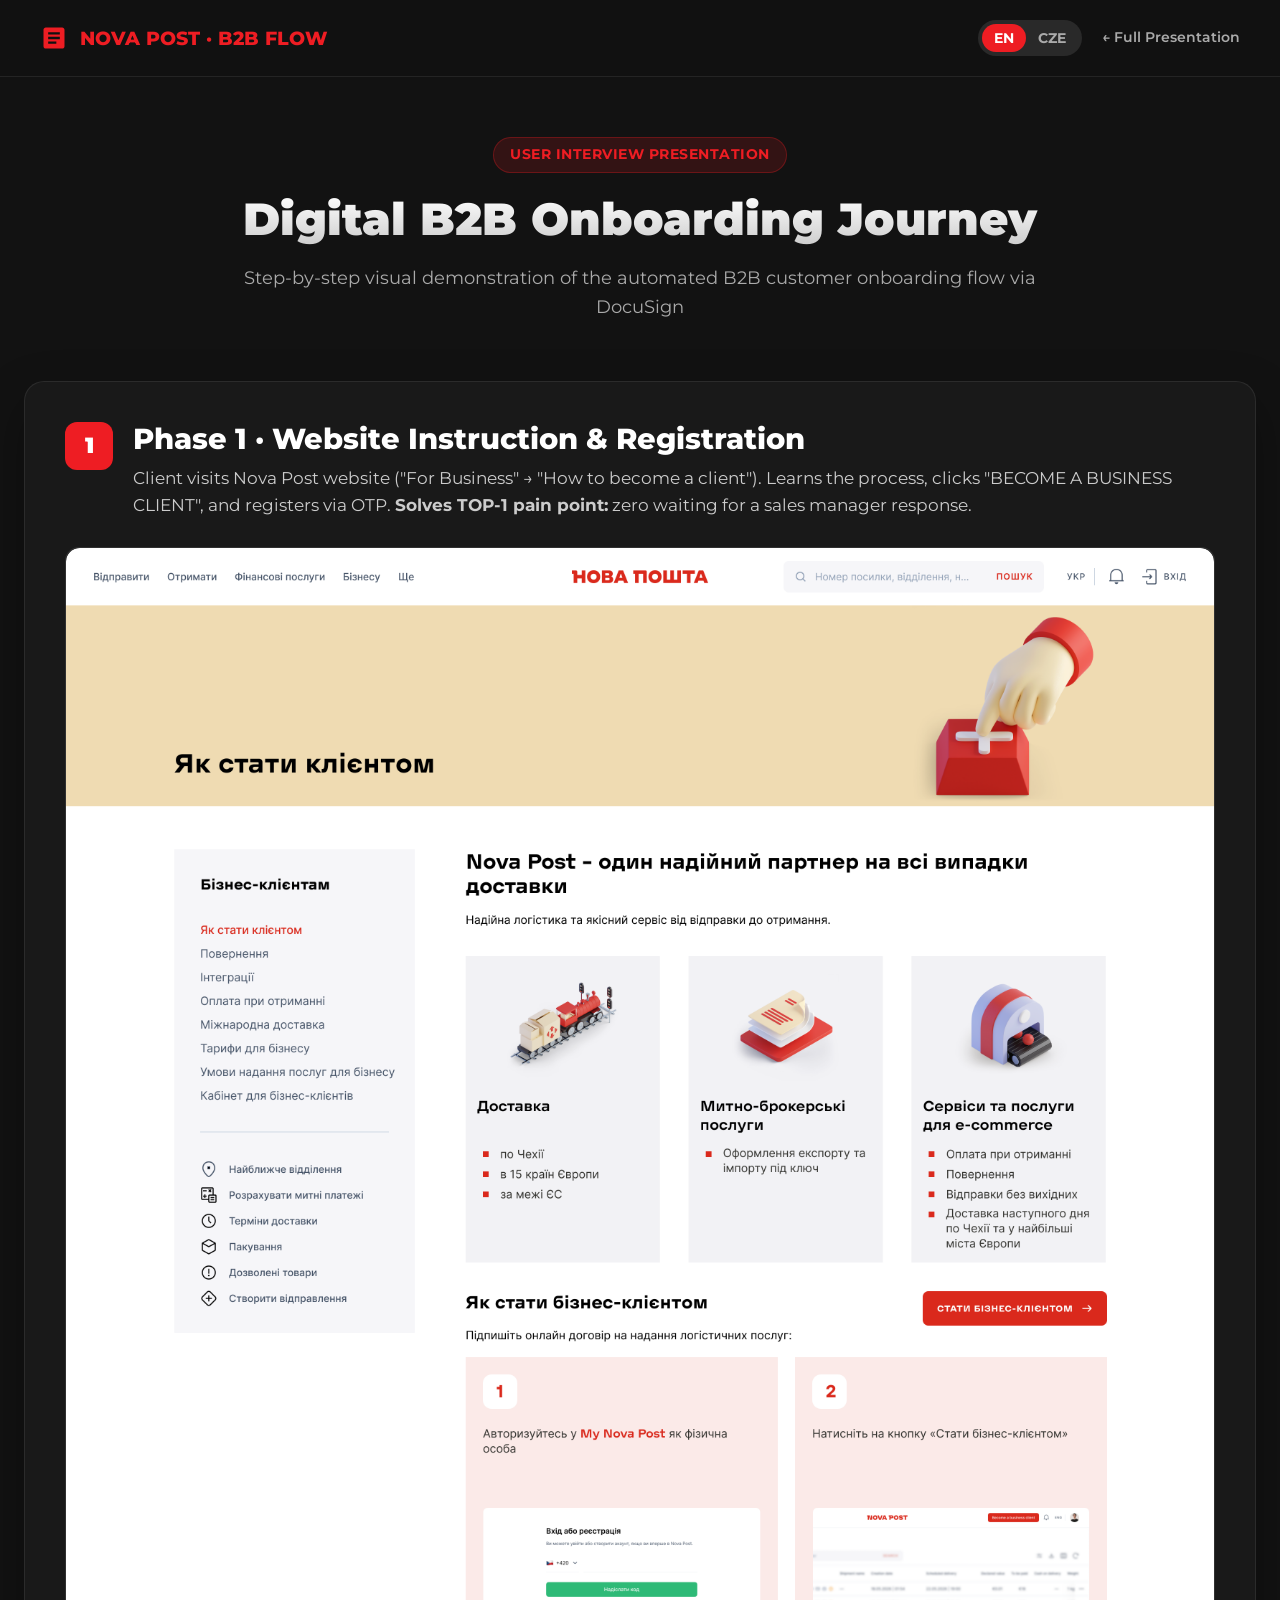
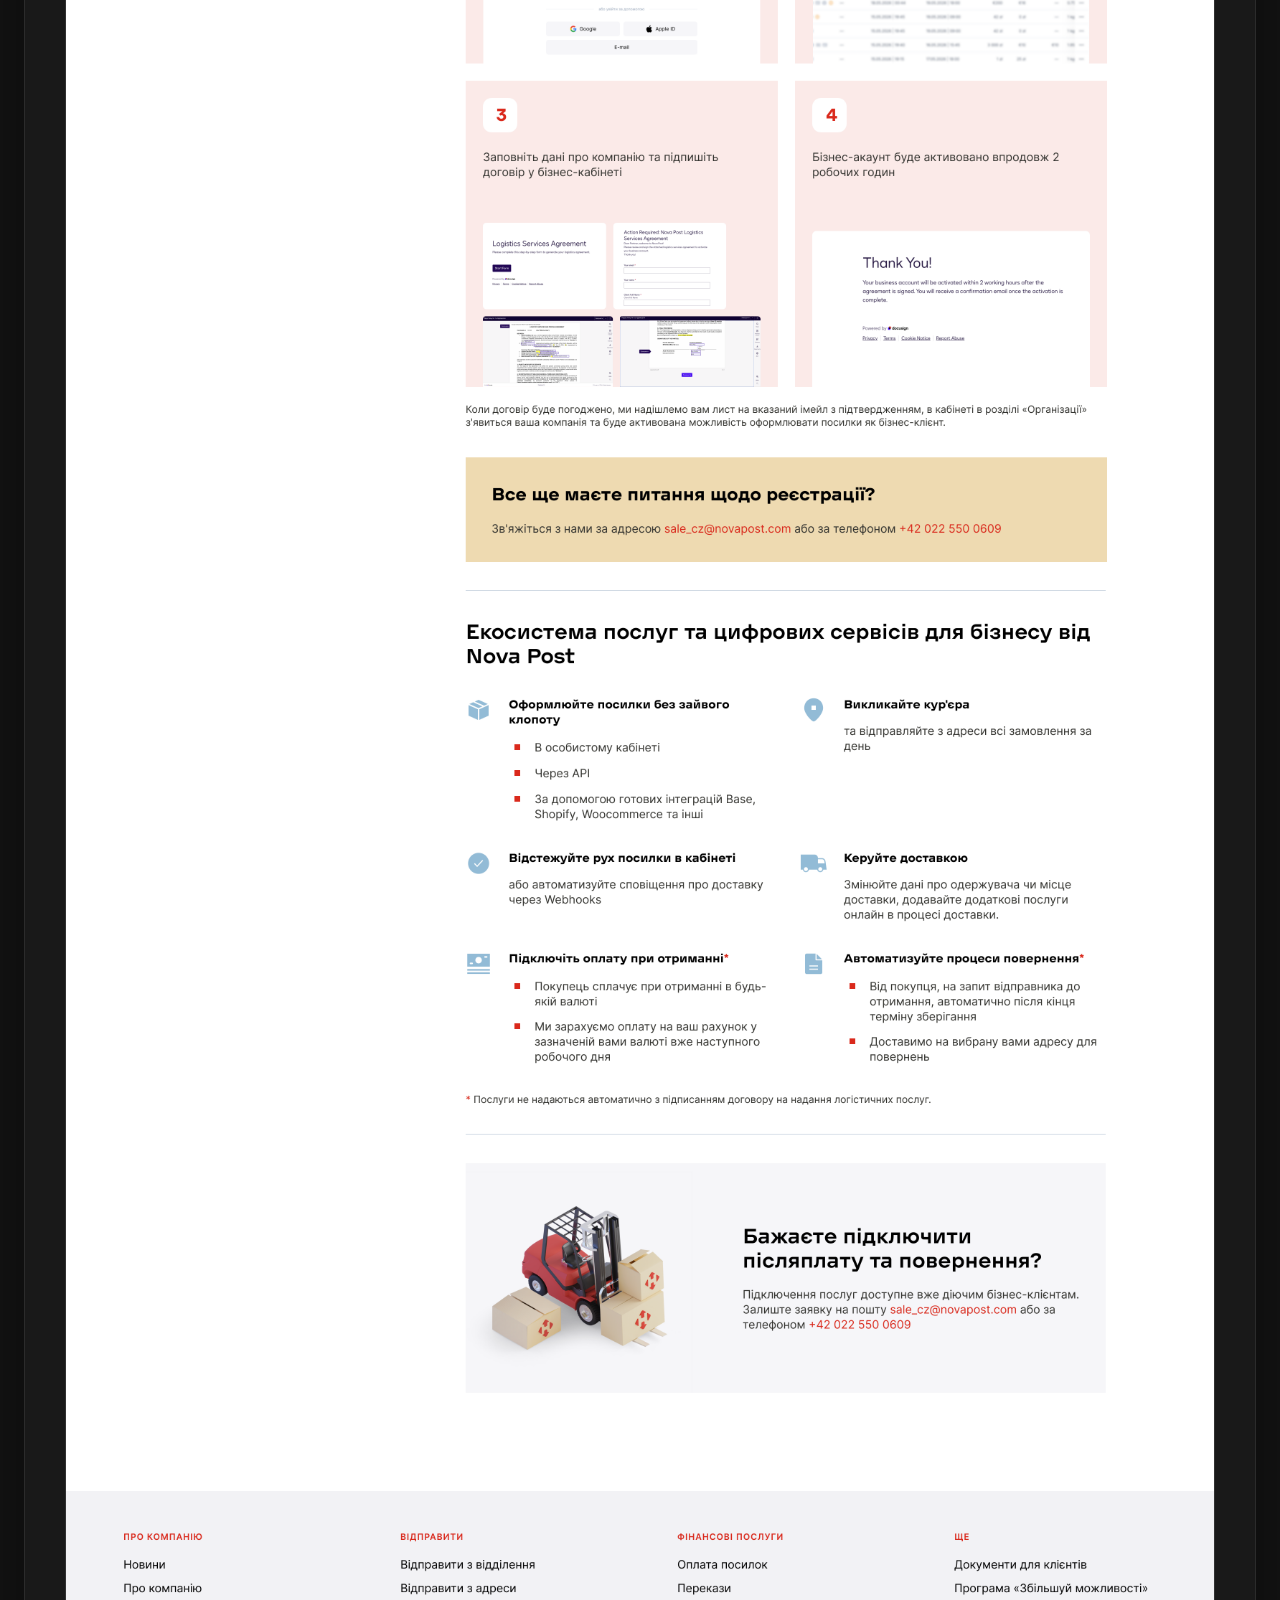
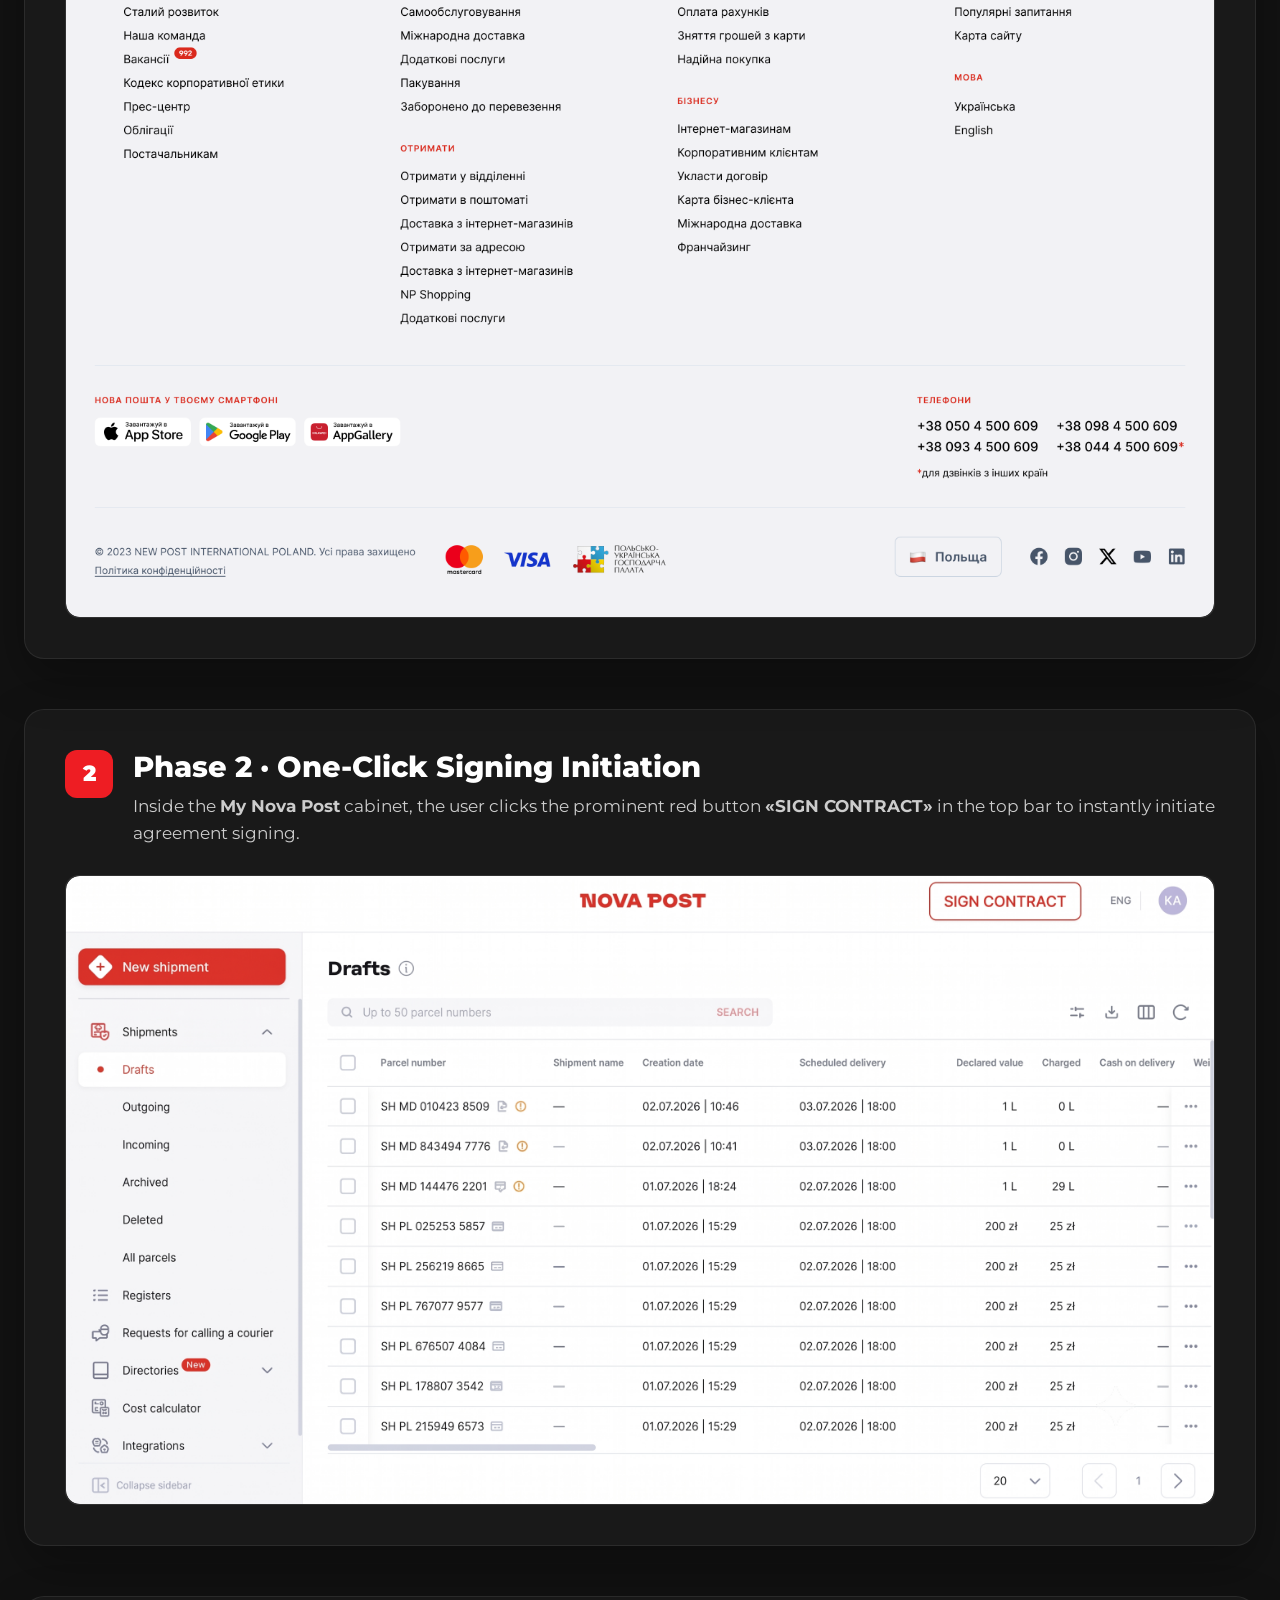
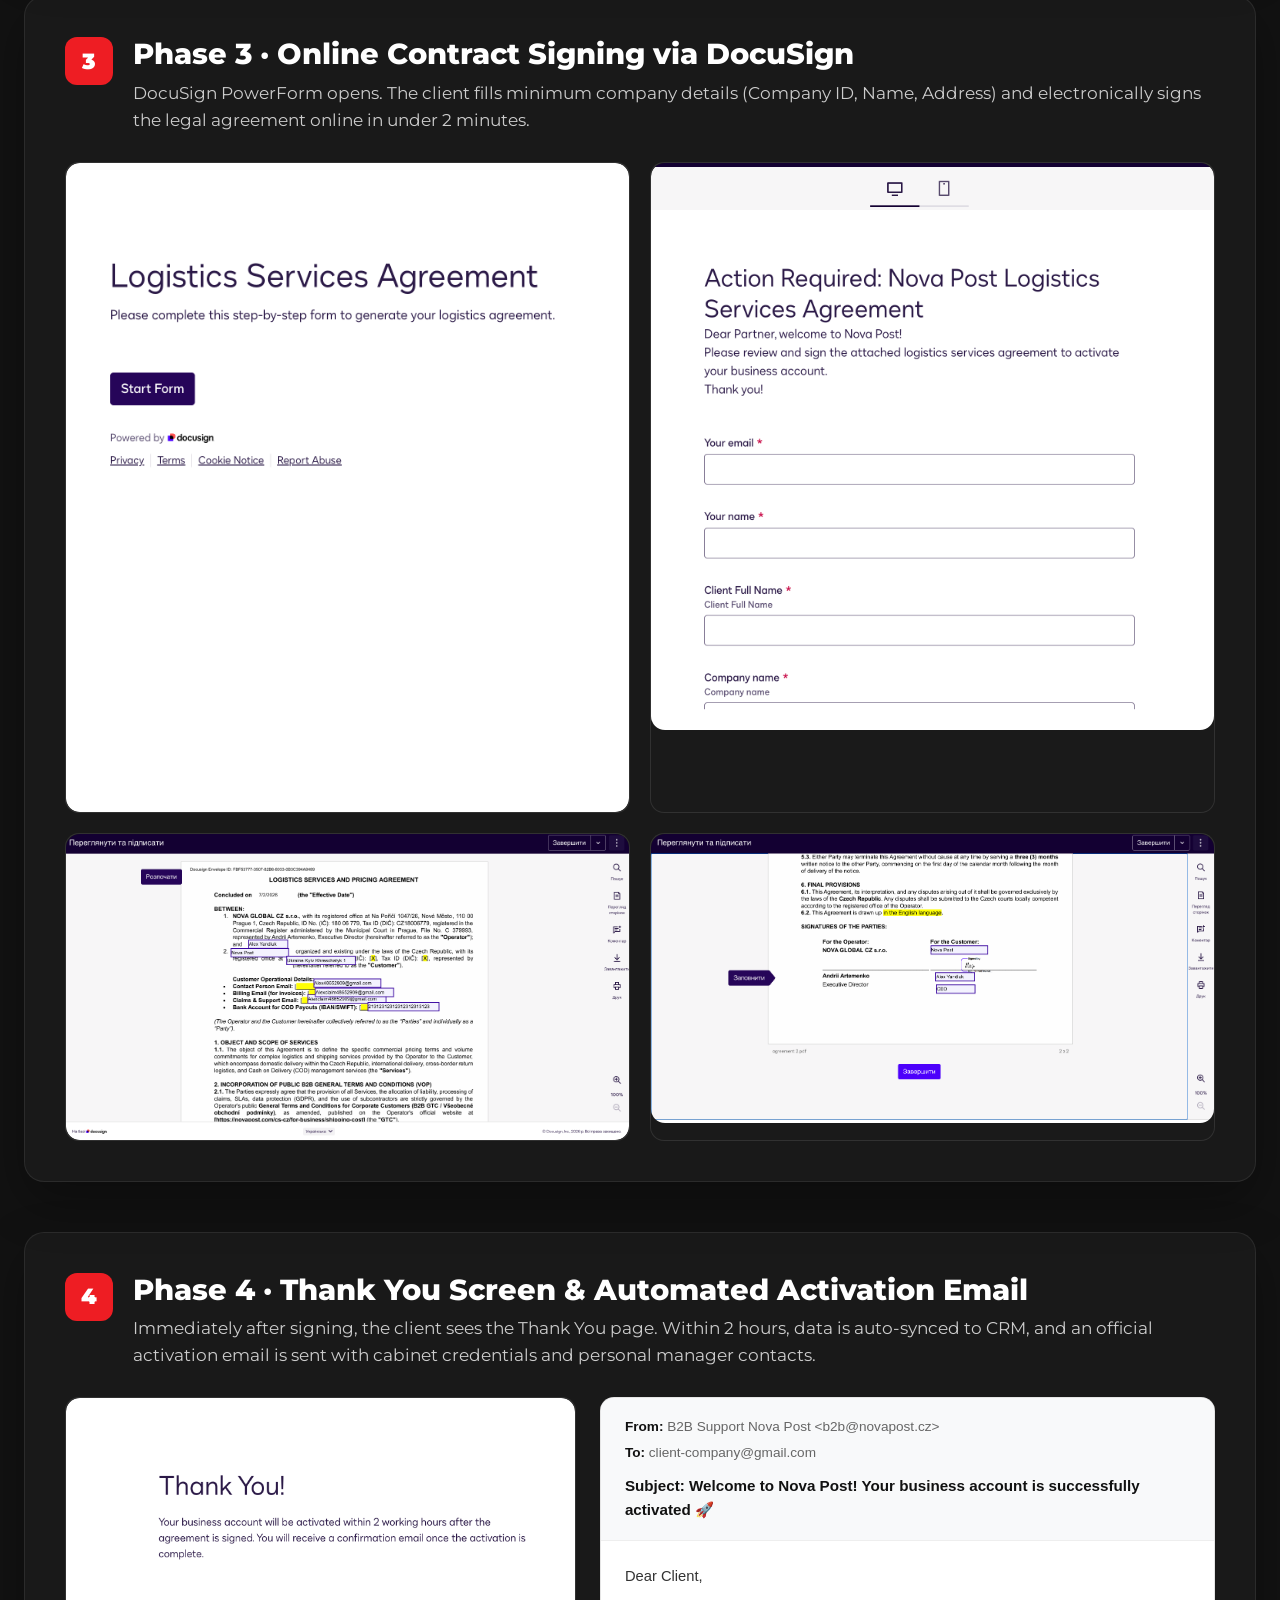
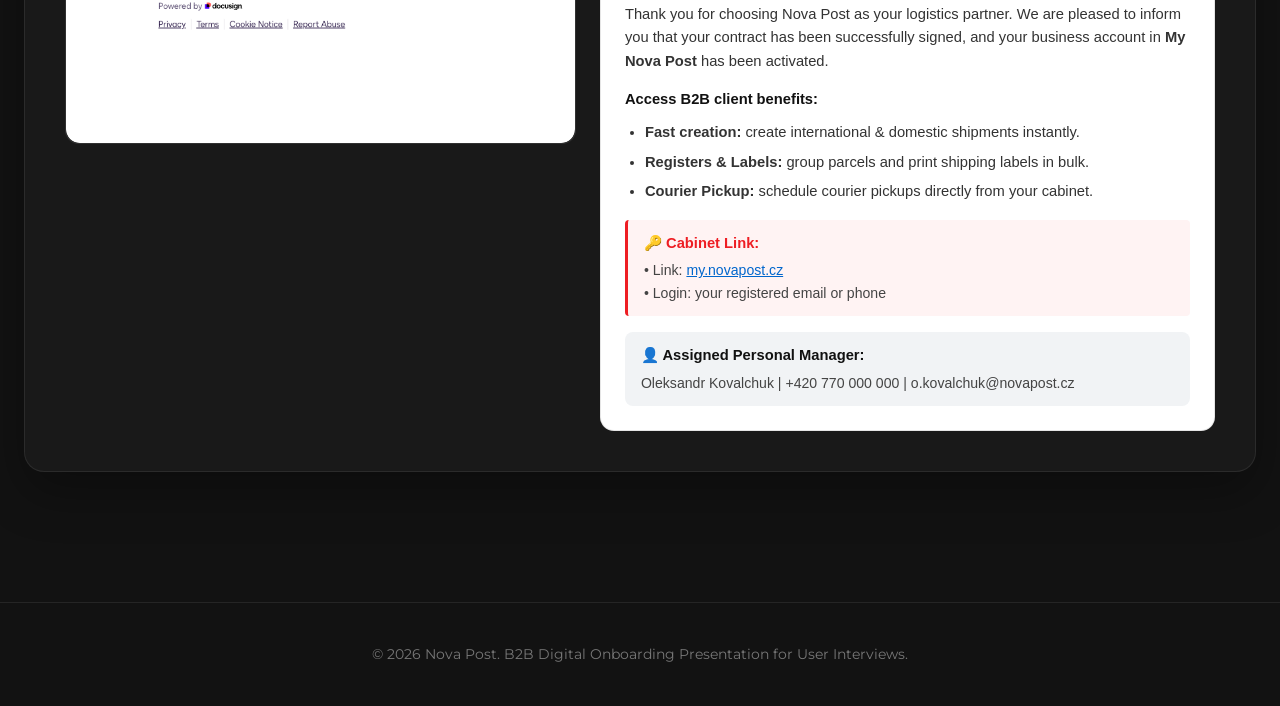
==== commit df4eecb8: "Add Czech language switcher and update phase 1 image for CZE" ====
--- a/demo.html
+++ b/demo.html
@@ -240,6 +240,37 @@
             box-shadow: 0 10px 40px rgba(0,0,0,0.5);
         }
 
+        .lang-switcher {
+            display: flex;
+            background: rgba(255,255,255,0.1);
+            border-radius: 20px;
+            padding: 4px;
+            margin-right: 20px;
+        }
+        .lang-btn {
+            background: transparent;
+            border: none;
+            color: #aaaaaa;
+            font-family: inherit;
+            font-size: 0.85rem;
+            font-weight: 700;
+            padding: 6px 12px;
+            border-radius: 16px;
+            cursor: pointer;
+            transition: all 0.2s;
+        }
+        .lang-btn:hover {
+            color: #ffffff;
+        }
+        .lang-btn.active {
+            background: #EE1D23;
+            color: #ffffff;
+        }
+        .nav-right {
+            display: flex;
+            align-items: center;
+        }
+
         .flow-footer {
             text-align: center;
             padding: 40px 20px;
@@ -257,9 +288,15 @@
             <svg width="28" height="28" viewBox="0 0 24 24" fill="#EE1D23"><path d="M19 3H5c-1.1 0-2 .9-2 2v14c0 1.1.9 2 2 2h14c1.1 0 2-.9 2-2V5c0-1.1-.9-2-2-2zm-5 14H7v-2h7v2zm3-4H7v-2h10v2zm0-4H7V7h10v2z"/></svg>
             <span>NOVA POST · B2B FLOW</span>
         </a>
-        <a href="index.html" class="back-link">
-            ← Full Presentation
-        </a>
+        <div class="nav-right">
+            <div class="lang-switcher">
+                <button id="btn-en" class="lang-btn active" onclick="setLang('en')">EN</button>
+                <button id="btn-cze" class="lang-btn" onclick="setLang('cze')">CZE</button>
+            </div>
+            <a href="index.html" class="back-link">
+                ← Full Presentation
+            </a>
+        </div>
     </nav>
 
     <!-- Hero Header -->
@@ -282,7 +319,7 @@
                 </div>
             </div>
             <div class="flow-img-wrapper" style="cursor: zoom-in;" onclick="openLightbox(this.querySelector('img').src)">
-                <img src="screen_instruction_real.png" alt="Phase 1: Website Instruction - How to become a client">
+                <img id="phase1-img" src="screen_instruction_real.png" data-en-src="screen_instruction_real.png" alt="Phase 1: Website Instruction - How to become a client">
             </div>
         </article>
 
@@ -388,6 +425,21 @@
     </footer>
 
     <script>
+        function setLang(lang) {
+            document.getElementById('btn-en').classList.remove('active');
+            document.getElementById('btn-cze').classList.remove('active');
+            document.getElementById('btn-' + lang).classList.add('active');
+            
+            const phase1Img = document.getElementById('phase1-img');
+            if (phase1Img) {
+                if (lang === 'cze') {
+                    phase1Img.src = 'Як стати клієнтом CZE.png';
+                } else {
+                    phase1Img.src = phase1Img.dataset.enSrc;
+                }
+            }
+        }
+
         function openLightbox(src) {
             document.getElementById('lightbox-img').src = src;
             document.getElementById('lightbox').style.display = 'flex';
